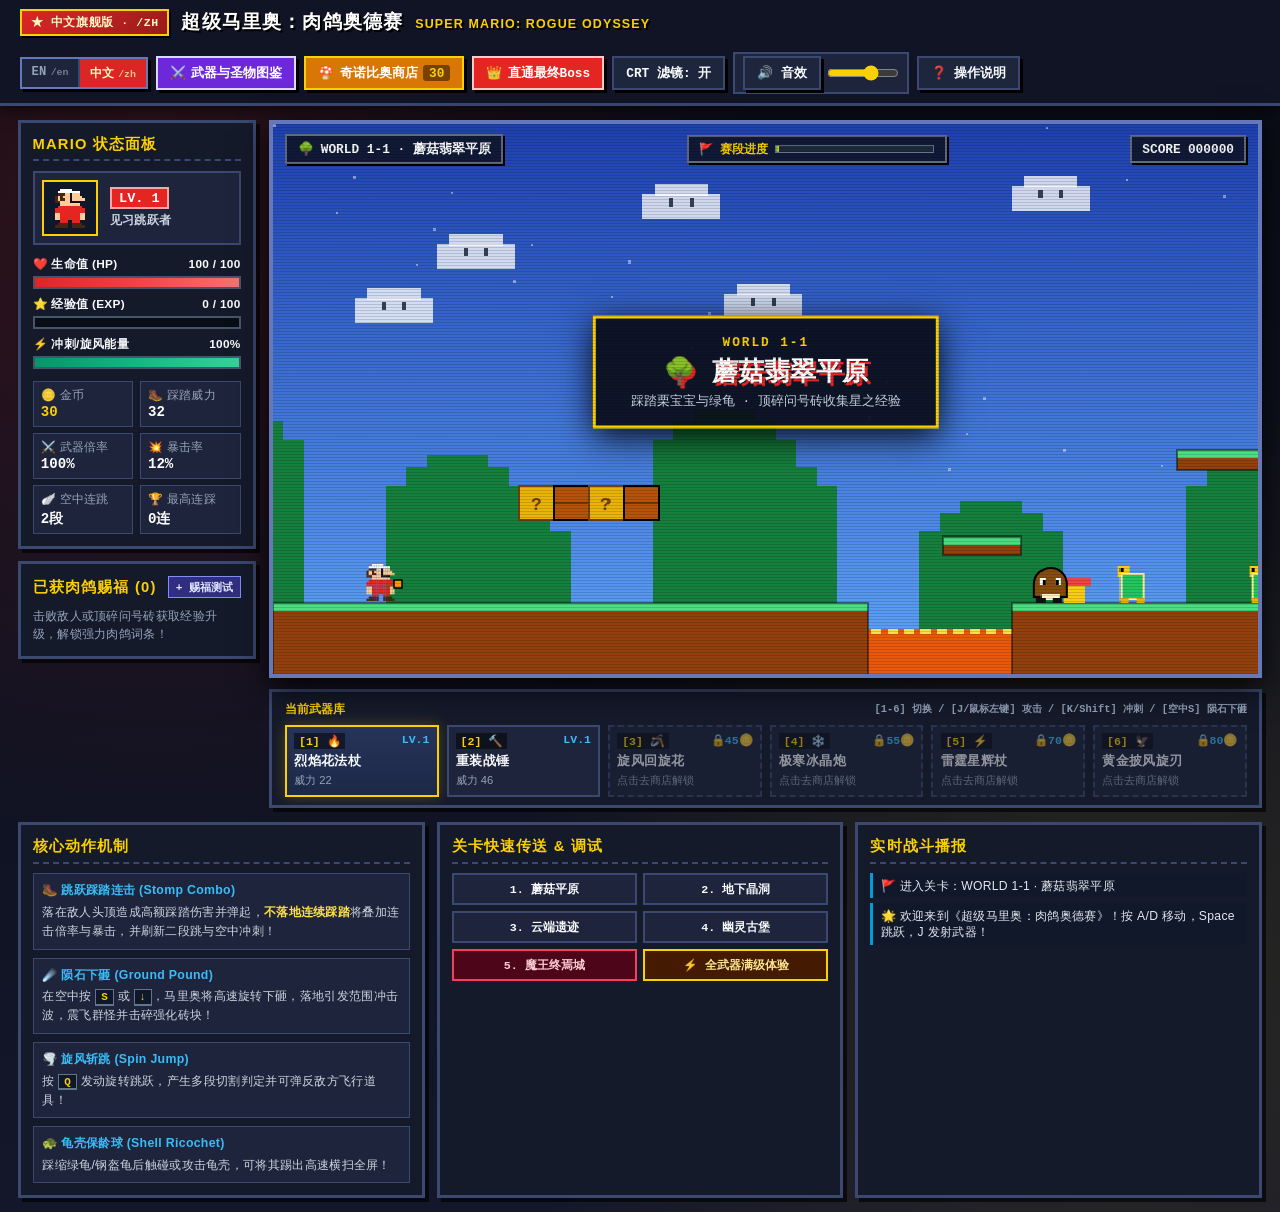
==== zh/index.html @ 2e53eb30 "feat: initial release of Super Mario: Rogue Odyssey with dedicated /en/ & /zh/ routes" ====
<!DOCTYPE html>
<html lang="zh-CN" data-locale="zh">
<head>
  <meta charset="utf-8">
  <meta name="viewport" content="width=device-width, initial-scale=1.0">
  <title>超级马里奥：肉鸽奥德赛 — 中文旗舰版</title>
  <link rel="canonical" href="./">
  <link rel="alternate" hreflang="zh-CN" href="./">
  <link rel="alternate" hreflang="en" href="../en/">
  <link rel="stylesheet" href="../style.css?v=20261120b">
  <link rel="stylesheet" href="../styles/locale-zh.css?v=20261120b">
</head>
<body>
  <header class="top-bar">
    <div class="brand">
      <span class="brand-badge" aria-hidden="true">★ 中文旗舰版 · /ZH</span>
      <h1>
        <span data-i18n="brandTitle">超级马里奥：肉鸽奥德赛</span>
        <span class="sub-en" data-i18n="brandSub">SUPER MARIO: ROGUE ODYSSEY</span>
      </h1>
    </div>

    <nav class="top-actions" data-i18n-aria="topNavAria" aria-label="游戏快捷控制">
      <div class="lang-switch" role="group" data-i18n-aria="langGroupAria" aria-label="语言版本路由切换">
        <a href="../en/" class="lang-btn" data-lang="en" title="切换到英文街机版 (/en/)">EN <small>/en</small></a>
        <a href="../zh/" class="lang-btn active" data-lang="zh" aria-current="page" title="当前为中文旗舰版 (/zh/)">中文 <small>/zh</small></a>
      </div>
      <button type="button" id="btn-armory" class="pixel-btn btn-secondary">
        <span aria-hidden="true">⚔️</span> <span data-i18n="btnArmory">武器与圣物图鉴</span>
      </button>
      <button type="button" id="btn-shop-open" class="pixel-btn btn-gold">
        <span aria-hidden="true">🍄</span> <span data-i18n="btnShop">奇诺比奥商店</span> <span id="shop-coin-badge" class="badge-inline">0</span>
      </button>
      <button type="button" id="btn-boss-warp" class="pixel-btn btn-danger" data-i18n-title="btnBossWarpTitle" title="直接传送至第5关终焉魔王城挑战最终Boss">
        <span aria-hidden="true">👑</span> <span data-i18n="btnBossWarp">直通最终Boss</span>
      </button>
      <button type="button" id="btn-crt-toggle" class="pixel-btn btn-ghost" aria-pressed="true">
        CRT 滤镜: 开
      </button>
      <div class="audio-controls" role="group" data-i18n-aria="audioGroupAria" aria-label="音量控制">
        <button type="button" id="btn-mute" class="pixel-btn btn-ghost" aria-pressed="false">
          🔊 音效
        </button>
        <label for="volume-slider" class="sr-only" data-i18n="volumeLabel">音量调节</label>
        <input type="range" id="volume-slider" min="0" max="100" value="65" data-i18n-aria="volumeAria" aria-label="主音量">
      </div>
      <button type="button" id="btn-help" class="pixel-btn btn-ghost" data-i18n="btnHelp">
        ❓ 操作说明
      </button>
    </nav>
  </header>

  <main class="arcade-layout">
    <!-- Left Sidebar: Character Stats & Active Relics -->
    <aside class="side-panel left-panel" data-i18n-aria="leftPanelAria" aria-label="马里奥角色属性">
      <section class="panel-card">
        <h2 class="panel-title" data-i18n="marioStatusTitle">MARIO 状态面板</h2>
        <div class="hero-profile">
          <canvas id="portrait-canvas" width="64" height="64" aria-hidden="true"></canvas>
          <div class="hero-meta">
            <div class="level-pill">LV. <span id="ui-level">1</span></div>
            <div id="ui-title-rank" class="hero-class">见习跳跃者</div>
            <div id="ui-star-status" class="star-status" data-i18n="starActive" hidden>🌟 无敌彩虹星生效中!</div>
          </div>
        </div>

        <div class="bars-stack">
          <div class="bar-group">
            <div class="bar-label">
              <span data-i18n="labelHp">❤️ 生命值 (HP)</span>
              <span id="ui-hp-text">100 / 100</span>
            </div>
            <div class="pixel-progress hp-bar">
              <div id="ui-hp-fill" class="pixel-progress-fill" style="--fill-pct: 100%;"></div>
            </div>
          </div>

          <div class="bar-group">
            <div class="bar-label">
              <span data-i18n="labelExp">⭐ 经验值 (EXP)</span>
              <span id="ui-xp-text">0 / 100</span>
            </div>
            <div class="pixel-progress xp-bar">
              <div id="ui-xp-fill" class="pixel-progress-fill" style="--fill-pct: 0%;"></div>
            </div>
          </div>

          <div class="bar-group">
            <div class="bar-label">
              <span data-i18n="labelStamina">⚡ 冲刺/旋风能量</span>
              <span id="ui-stamina-text">100%</span>
            </div>
            <div class="pixel-progress stamina-bar">
              <div id="ui-stamina-fill" class="pixel-progress-fill" style="--fill-pct: 100%;"></div>
            </div>
          </div>
        </div>

        <dl class="stat-grid">
          <div class="stat-item">
            <dt data-i18n="statCoins">🪙 金币</dt>
            <dd id="stat-coins" class="gold-text">0</dd>
          </div>
          <div class="stat-item">
            <dt data-i18n="statStomp">🥾 踩踏威力</dt>
            <dd id="stat-stomp">32</dd>
          </div>
          <div class="stat-item">
            <dt data-i18n="statAtk">⚔️ 武器倍率</dt>
            <dd id="stat-atk">100%</dd>
          </div>
          <div class="stat-item">
            <dt data-i18n="statCrit">💥 暴击率</dt>
            <dd id="stat-crit">12%</dd>
          </div>
          <div class="stat-item">
            <dt data-i18n="statJumps">🪽 空中连跳</dt>
            <dd id="stat-jumps">2段</dd>
          </div>
          <div class="stat-item">
            <dt data-i18n="statMaxCombo">🏆 最高连踩</dt>
            <dd id="stat-max-combo">0连</dd>
          </div>
        </dl>
      </section>

      <section class="panel-card relics-card">
        <div class="panel-header-row">
          <h2 class="panel-title"><span data-i18n="activePerksTitle">已获肉鸽赐福</span> (<span id="ui-perk-count">0</span>)</h2>
          <button type="button" id="btn-free-levelup" class="mini-tag-btn" data-i18n="btnFreeLevelUp" data-i18n-title="btnFreeLevelUpTitle" title="立即唤醒一次肉鸽升级三选一">
            + 赐福测试
          </button>
        </div>
        <ul id="ui-active-perks" class="perk-mini-list" data-i18n-aria="activePerksAria" aria-label="当前生效的肉鸽词条列表">
          <li class="empty-hint" data-i18n="emptyPerksHint">击败敌人或顶碎问号砖获取经验升级，解锁强力肉鸽词条！</li>
        </ul>
      </section>
    </aside>

    <!-- Center Stage: Game Canvas & Weapon Dock -->
    <section class="stage-center" data-i18n-aria="stageCenterAria" aria-label="游戏主画面">
      <div id="viewport-wrapper" class="viewport-wrapper crt-enabled">
        <!-- Top Stage HUD Overlay -->
        <div class="canvas-hud-top">
          <div class="stage-info-pill">
            <span id="hud-biome-icon" aria-hidden="true">🌳</span>
            <span id="hud-stage-name">WORLD 1-1 · 蘑菇翡翠平原</span>
          </div>
          <div class="stage-progress-box" data-i18n-title="stageProgressTitle" title="当前关卡探索进度">
            <span class="progress-label" data-i18n="stageProgressLabel">🚩 赛段进度</span>
            <div class="stage-mini-track">
              <div id="hud-stage-progress" class="stage-mini-fill" style="--stage-pct: 0%;"></div>
            </div>
          </div>
          <div class="combo-badge-wrap">
            <div id="hud-combo-badge" class="combo-badge" hidden>
              <span data-i18n="comboPrefix">🔥 空中连踩</span> <span id="hud-combo-num">2</span>x!
            </div>
            <div class="score-pill">SCORE <span id="hud-score">000000</span></div>
          </div>
        </div>

        <!-- Boss Health Bar Overlay -->
        <div id="boss-hud" class="boss-hud" hidden>
          <div class="boss-hud-header">
            <span id="boss-name-label" class="boss-title">👑 阶段一：铁甲魔王·酷霸王 (IRON BOWSER)</span>
            <span id="boss-phase-badge" class="boss-phase-pill">PHASE 1 / 3</span>
          </div>
          <div class="boss-hp-track">
            <div id="boss-hp-fill" class="boss-hp-fill" style="--boss-hp: 100%;"></div>
          </div>
          <div id="boss-attack-hint" class="boss-hint">提示：跳过震地波，踩踏召唤出的绿龟壳踢向酷霸王可造成巨额破甲伤害！</div>
        </div>

        <!-- Main Pixel Art Canvas -->
        <canvas id="game-canvas" width="960" height="540" tabindex="0" data-i18n-aria="canvasAria" aria-label="超级马里奥肉鸽横版动作游戏画布"></canvas>

        <!-- Stage Banner Toast -->
        <div id="stage-banner" class="stage-banner" hidden aria-live="polite">
          <div class="banner-sub" id="banner-sub">WORLD 1-1</div>
          <div class="banner-main" id="banner-main">🌳 蘑菇翡翠平原</div>
          <div class="banner-desc" id="banner-desc">踩踏栗宝宝与绿龟 · 顶碎问号砖收集星之经验</div>
        </div>
      </div>

      <!-- Weapon Hotbar & Action Controls Bar -->
      <div class="weapon-dock" role="toolbar" data-i18n-aria="weaponDockAria" aria-label="武器切换栏">
        <div class="dock-label">
          <span data-i18n="weaponDockTitle">当前武器库</span>
          <small data-i18n="weaponDockHint">[1-6] 切武器 · [J / 左键] 攻击 · [K / Shift] 冲刺 · [空中 S] 陨石下砸</small>
        </div>
        <div id="weapon-slots" class="weapon-slots"></div>
      </div>
    </section>

    <!-- Right Sidebar: Controls & Combat Log -->
    <aside class="side-panel right-panel" data-i18n-aria="rightPanelAria" aria-label="操作指南与战况记录">
      <section class="panel-card">
        <h2 class="panel-title" data-i18n="mechanicsTitle">核心动作机制</h2>
        <ul class="mechanic-list">
          <li>
            <strong data-i18n="mechStompTitle">🥾 跳跃踩踏连击 (Stomp Combo)</strong>
            <p data-i18n-html="mechStompDesc">落在敌人头顶造成高额踩踏伤害并弹起，<strong>不落地连续踩踏</strong>将叠加连击倍率与暴击，并刷新二段跳与空中冲刺！</p>
          </li>
          <li>
            <strong data-i18n="mechPoundTitle">☄️ 陨石下砸 (Ground Pound)</strong>
            <p data-i18n-html="mechPoundDesc">在空中按 <kbd>S</kbd> 或 <kbd>↓</kbd>，马里奥将高速旋转下砸，落地引发范围冲击波，震飞群怪并击碎强化砖块！</p>
          </li>
          <li>
            <strong data-i18n="mechSpinTitle">🌪️ 旋风斩跳 (Spin Jump)</strong>
            <p data-i18n-html="mechSpinDesc">按 <kbd>Q</kbd> 发动旋转跳跃，产生多段切割判定并可弹反敌方飞行道具！</p>
          </li>
          <li>
            <strong data-i18n="mechShellTitle">🐢 龟壳保龄球 (Shell Ricochet)</strong>
            <p data-i18n-html="mechShellDesc">踩缩绿龟/钢盔龟后触碰或攻击龟壳，可将其踢出高速横扫全屏！</p>
          </li>
        </ul>
      </section>

      <section class="panel-card">
        <h2 class="panel-title" data-i18n="stageJumpTitle">关卡快速传送 &amp; 调试</h2>
        <div class="quick-stage-grid">
          <button type="button" class="stage-jump-btn" data-stage="0" data-i18n="stageBtn0">1. 蘑菇平原</button>
          <button type="button" class="stage-jump-btn" data-stage="1" data-i18n="stageBtn1">2. 地下晶洞</button>
          <button type="button" class="stage-jump-btn" data-stage="2" data-i18n="stageBtn2">3. 云端遗迹</button>
          <button type="button" class="stage-jump-btn" data-stage="3" data-i18n="stageBtn3">4. 幽灵古堡</button>
          <button type="button" class="stage-jump-btn boss-btn" data-stage="4" data-i18n="stageBtn4">5. 魔王终焉城</button>
          <button type="button" id="btn-unlock-all-weapons" class="stage-jump-btn gold-btn" data-i18n="btnUnlockAll">⚡ 全武器满级体验</button>
        </div>
      </section>

      <section class="panel-card log-card">
        <h2 class="panel-title" data-i18n="combatLogTitle">实时战斗播报</h2>
        <ul id="combat-log" class="combat-log" aria-live="polite">
          <li id="welcome-log-item" data-i18n="welcomeLog">🌟 欢迎来到《超级马里奥：肉鸽奥德赛》！按 A/D 移动，空格跳跃，J 发射武器！</li>
        </ul>
      </section>
    </aside>
  </main>

  <!-- Native Modal 1: Roguelite Level-Up Blessing Selection -->
  <dialog id="dialog-levelup" aria-labelledby="levelup-title">
    <div class="modal-inner levelup-modal">
      <div class="modal-header">
        <span class="modal-kicker" data-i18n="levelUpKicker">✨ LEVEL UP! 星之力量觉醒 ✨</span>
        <h2 id="levelup-title" data-i18n="levelUpTitle">选择一项肉鸽赐福强化马里奥</h2>
        <p class="modal-subtitle">
          <span data-i18n="levelUpSubtitlePrefix">当前等级提升至 </span><strong>LV.<span id="modal-new-level">2</span></strong><span data-i18n="levelUpSubtitleSuffix"> · 每次选择都将改变你的战斗流派</span>
        </p>
      </div>
      <div id="perk-choices-container" class="perk-cards-grid"></div>
      <div class="modal-footer">
        <button type="button" id="btn-reroll-perks" class="pixel-btn btn-gold">
          <span data-i18n="btnRerollPrefix">🎲 刷新词条 (</span><span id="reroll-cost">15</span><span data-i18n="btnRerollSuffix"> 金币)</span>
        </button>
      </div>
    </div>
  </dialog>

  <!-- Native Modal 2: Toad's Black Market Shop -->
  <dialog id="dialog-shop" closedby="any" aria-labelledby="shop-title">
    <div class="modal-inner shop-modal">
      <div class="modal-header">
        <span class="modal-kicker" data-i18n="shopKicker">🍄 TOAD'S CARAVAN · 奇诺比奥流亡黑市</span>
        <h2 id="shop-title" data-i18n="shopTitle">奇诺比奥神装补给站</h2>
        <p class="modal-subtitle">
          <span data-i18n="shopCoinsPrefix">当前持有金币: </span><strong class="gold-text"><span id="shop-modal-coins">0</span> 🪙</strong><span data-i18n="shopCoinsSuffix"> · 购买新武器、升级锻造或恢复生命</span>
        </p>
      </div>
      <div id="shop-items-grid" class="shop-items-grid"></div>
      <form method="dialog" class="modal-footer">
        <button value="close" class="pixel-btn btn-primary" data-i18n="shopContinue" autofocus>继续冒险 (ESC)</button>
      </form>
    </div>
  </dialog>

  <!-- Native Modal 3: Armory & Relic Compendium -->
  <dialog id="dialog-armory" closedby="any" aria-labelledby="armory-title">
    <div class="modal-inner armory-modal">
      <div class="modal-header">
        <span class="modal-kicker" data-i18n="armoryKicker">📖 COMPENDIUM · 武器与肉鸽圣物全图鉴</span>
        <h2 id="armory-title" data-i18n="armoryTitle">马里奥武器库与赐福图鉴</h2>
      </div>
      <div class="compendium-tabs">
        <h3 class="sub-heading" data-i18n="armoryWeaponsHeading">⚔️ 六大传奇武器系统 (点击可直接切换或解锁体验)</h3>
        <div id="compendium-weapons" class="compendium-grid"></div>
        <h3 class="sub-heading" data-i18n="armoryPerksHeading">🌟 肉鸽核心词条池 (24种流派协同)</h3>
        <div id="compendium-perks" class="compendium-grid perks-catalog"></div>
      </div>
      <form method="dialog" class="modal-footer">
        <button value="close" class="pixel-btn btn-primary" data-i18n="armoryCloseBtn" autofocus>关闭图鉴</button>
      </form>
    </div>
  </dialog>

  <!-- Native Modal 4: Controls & Gameplay Help -->
  <dialog id="dialog-help" closedby="any" aria-labelledby="help-title">
    <div class="modal-inner help-modal">
      <div class="modal-header">
        <span class="modal-kicker" data-i18n="helpKicker">🎮 HOW TO PLAY · 动作指南</span>
        <h2 id="help-title" data-i18n="helpTitle">按键操作与进阶技巧</h2>
      </div>
      <div class="help-grid">
        <div class="help-box">
          <h3 data-i18n="helpMoveHeading">基础移动与跳跃</h3>
          <ul data-i18n-html="helpMoveList">
            <li><kbd>A</kbd> / <kbd>D</kbd> 或 <kbd>←</kbd> / <kbd>→</kbd>：左右奔跑</li>
            <li><kbd>W</kbd> / <kbd>空格</kbd> / <kbd>↑</kbd>：跳跃（支持二段跳）</li>
            <li><kbd>Q</kbd>：旋风切割跳（多段伤害 + 弹反子弹）</li>
            <li>空中按 <kbd>S</kbd> 或 <kbd>↓</kbd>：<strong>陨石重锤下砸 (Ground Pound)</strong></li>
          </ul>
        </div>
        <div class="help-box">
          <h3 data-i18n="helpCombatHeading">武器、冲刺与交互</h3>
          <ul data-i18n-html="helpCombatList">
            <li><kbd>J</kbd> / <kbd>F</kbd> / <strong>鼠标左键</strong>：使用当前主武器攻击</li>
            <li><kbd>K</kbd> / <kbd>Shift</kbd> / <strong>鼠标右键</strong>：无敌幻影冲刺 (Dash)</li>
            <li><kbd>1</kbd> ~ <kbd>6</kbd> 或 <kbd>E</kbd>：实时切换已解锁武器</li>
            <li><kbd>B</kbd>：随时打开奇诺比奥黑市商店</li>
          </ul>
        </div>
      </div>
      <form method="dialog" class="modal-footer">
        <button value="close" class="pixel-btn btn-primary" data-i18n="helpCloseBtn" autofocus>返回游戏</button>
      </form>
    </div>
  </dialog>

  <!-- Native Modal 5: Run Victory / Game Over Summary -->
  <dialog id="dialog-gameover" aria-labelledby="gameover-title">
    <div class="modal-inner gameover-modal">
      <div class="modal-header">
        <span id="gameover-kicker" class="modal-kicker">🏆 VICTORY!</span>
        <h2 id="gameover-title">成功击败终焉魔王酷霸王！</h2>
        <p id="gameover-subtitle" class="modal-subtitle">蘑菇王国重获和平！</p>
      </div>
      <dl class="summary-stats" id="gameover-stats"></dl>
      <form method="dialog" class="modal-footer">
        <button value="revive" id="btn-revive-run" class="pixel-btn btn-gold">🍀 消耗 1-UP 神菇满血复活</button>
        <button value="newrun" id="btn-new-run" class="pixel-btn btn-primary" data-i18n="btnNewRun" autofocus>🔄 开启新一轮肉鸽征程</button>
      </form>
    </div>
  </dialog>

  <script type="module" src="../js/game.js?v=20261120b"></script>
</body>
</html>
---- style.css ----
/* Cross-Document View Transitions between /en/ and /zh/ routes */
@media (prefers-reduced-motion: no-preference) {
  @view-transition {
    navigation: auto;
  }

  ::view-transition-old(root) {
    animation: 0.22s ease-out both routeFadeOut;
  }

  ::view-transition-new(root) {
    animation: 0.26s ease-in both routeFadeIn;
  }
}

@keyframes routeFadeOut {
  from { opacity: 1; transform: scale(1); }
  to { opacity: 0; transform: scale(0.99); }
}

@keyframes routeFadeIn {
  from { opacity: 0; transform: scale(1.01); }
  to { opacity: 1; transform: scale(1); }
}

:root {
  --bg-deep: #0b0e17;
  --bg-panel: #151a2b;
  --bg-card: #1d243b;
  --bg-card-hover: #26304f;
  --border-pixel: #3b4870;
  --border-highlight: #6579b8;
  --mario-red: #e52521;
  --mario-blue: #049cd8;
  --coin-gold: #fbd000;
  --mushroom-green: #43b047;
  --star-purple: #a855f7;
  --text-main: #f8fafc;
  --text-muted: #94a3b8;
  --font-pixel: 'Courier New', 'Monaco', 'Menlo', 'PingFang SC', monospace;
}

* {
  box-sizing: border-box;
  margin: 0;
  padding: 0;
}

body {
  background-color: var(--bg-deep);
  background-image:
    radial-gradient(circle at 15% 20%, rgba(229, 37, 33, 0.12) 0%, transparent 40%),
    radial-gradient(circle at 85% 80%, rgba(4, 156, 216, 0.12) 0%, transparent 40%),
    linear-gradient(180deg, #090c14 0%, #121728 100%);
  color: var(--text-main);
  font-family: var(--font-pixel);
  min-height: 100vh;
  display: flex;
  flex-direction: column;
  overflow-x: hidden;
  user-select: none;
}

.sr-only {
  position: absolute;
  width: 1px;
  height: 1px;
  padding: 0;
  margin: -1px;
  overflow: hidden;
  clip: rect(0, 0, 0, 0);
  white-space: nowrap;
  border: 0;
}

/* Top Header Bar */
.top-bar {
  display: flex;
  align-items: center;
  justify-content: space-between;
  padding: 0.55rem 1.25rem;
  background: #101424;
  border-bottom: 3px solid var(--border-pixel);
  box-shadow: 0 4px 16px rgba(0, 0, 0, 0.6);
  gap: 1rem;
  flex-wrap: wrap;
}

.brand {
  display: flex;
  align-items: center;
  gap: 0.75rem;
}

.brand-badge {
  background: var(--mario-red);
  color: #fff;
  font-weight: 900;
  font-size: 0.72rem;
  padding: 0.25rem 0.55rem;
  border: 2px solid #ff8a80;
  box-shadow: 2px 2px 0 #000;
  letter-spacing: 0.05em;
}

.brand h1 {
  font-size: 1.15rem;
  font-weight: 900;
  letter-spacing: 0.03em;
  color: #fff;
  text-shadow: 2px 2px 0 #000;
}

.brand .sub-en {
  font-size: 0.78rem;
  color: var(--coin-gold);
  margin-left: 0.35rem;
}

.top-actions {
  display: flex;
  align-items: center;
  gap: 0.5rem;
  flex-wrap: wrap;
}

.lang-switch {
  display: inline-flex;
  align-items: stretch;
  background: var(--bg-card);
  border: 2px solid var(--border-highlight);
  box-shadow: 3px 3px 0 #000;
  overflow: hidden;
}

.lang-btn {
  font-family: var(--font-pixel);
  font-size: 0.76rem;
  font-weight: 900;
  padding: 0.36rem 0.6rem;
  background: transparent;
  color: var(--text-muted);
  border: none;
  cursor: pointer;
  text-decoration: none;
  display: inline-flex;
  align-items: baseline;
  gap: 0.28rem;
  transition: background-color 0.12s ease, color 0.12s ease;
}

.lang-btn small {
  font-size: 0.62rem;
  opacity: 0.72;
  font-weight: 700;
}

.lang-btn + .lang-btn {
  border-left: 2px solid var(--border-pixel);
}

.lang-btn:hover:not([aria-current="page"]) {
  color: #fff;
  background: var(--bg-card-hover);
}

.lang-btn.active,
.lang-btn[aria-current="page"] {
  background: var(--mario-blue);
  color: #fff;
}

.audio-controls {
  display: flex;
  align-items: center;
  gap: 0.35rem;
  background: var(--bg-card);
  padding: 0.15rem 0.5rem;
  border: 2px solid var(--border-pixel);
}

#volume-slider {
  width: 72px;
  accent-color: var(--coin-gold);
  cursor: pointer;
}

/* Pixel Buttons */
.pixel-btn {
  font-family: var(--font-pixel);
  font-size: 0.8rem;
  font-weight: 800;
  padding: 0.4rem 0.75rem;
  border: 2px solid #fff;
  background: var(--bg-card);
  color: var(--text-main);
  cursor: pointer;
  box-shadow: 3px 3px 0 #000;
  transition: transform 0.08s ease, background-color 0.12s ease;
  display: inline-flex;
  align-items: center;
  gap: 0.35rem;
}

.pixel-btn:hover {
  transform: translate(-1px, -1px);
  box-shadow: 4px 4px 0 #000;
}

.pixel-btn:active {
  transform: translate(2px, 2px);
  box-shadow: 1px 1px 0 #000;
}

.btn-primary {
  background: var(--mario-blue);
  border-color: #bae6fd;
  color: #fff;
}

.btn-secondary {
  background: #6d28d9;
  border-color: #ddd6fe;
  color: #fff;
}

.btn-gold {
  background: #d97706;
  border-color: var(--coin-gold);
  color: #fff;
}

.btn-danger {
  background: var(--mario-red);
  border-color: #fecaca;
  color: #fff;
}

.btn-ghost {
  background: #1e263d;
  border-color: var(--border-pixel);
}

.badge-inline {
  background: rgba(0, 0, 0, 0.45);
  color: var(--coin-gold);
  padding: 0.05rem 0.35rem;
  border-radius: 3px;
  font-weight: 900;
}

/* Main 3-Column Arcade Layout */
.arcade-layout {
  flex: 1;
  display: grid;
  grid-template-columns: 270px minmax(640px, 1fr) 275px;
  gap: 0.85rem;
  padding: 0.85rem 1.1rem;
  max-width: 1640px;
  width: 100%;
  margin: 0 auto;
  align-items: start;
}

.side-panel {
  display: flex;
  flex-direction: column;
  gap: 0.75rem;
}

.panel-card {
  background: var(--bg-panel);
  border: 3px solid var(--border-pixel);
  box-shadow: 4px 4px 0 rgba(0, 0, 0, 0.65);
  padding: 0.75rem;
}

.panel-header-row {
  display: flex;
  align-items: center;
  justify-content: space-between;
  margin-bottom: 0.55rem;
}

.panel-title {
  font-size: 0.88rem;
  font-weight: 900;
  color: var(--coin-gold);
  text-transform: uppercase;
  letter-spacing: 0.05em;
  border-bottom: 2px dashed var(--border-pixel);
  padding-bottom: 0.35rem;
  margin-bottom: 0.6rem;
}

.panel-header-row .panel-title {
  border-bottom: none;
  padding-bottom: 0;
  margin-bottom: 0;
}

.mini-tag-btn {
  font-family: var(--font-pixel);
  font-size: 0.7rem;
  font-weight: 800;
  background: #312e81;
  color: #e0e7ff;
  border: 1px solid #818cf8;
  padding: 0.15rem 0.4rem;
  cursor: pointer;
}

.mini-tag-btn:hover {
  background: #4338ca;
}

/* Hero Profile & Bars */
.hero-profile {
  display: flex;
  align-items: center;
  gap: 0.75rem;
  margin-bottom: 0.7rem;
  background: var(--bg-card);
  padding: 0.45rem;
  border: 2px solid var(--border-pixel);
}

#portrait-canvas {
  width: 56px;
  height: 56px;
  image-rendering: pixelated;
  background: #0d1322;
  border: 2px solid var(--coin-gold);
  flex-shrink: 0;
}

.hero-meta {
  display: flex;
  flex-direction: column;
  gap: 0.2rem;
}

.level-pill {
  display: inline-block;
  background: var(--mario-red);
  color: #fff;
  font-weight: 900;
  font-size: 0.85rem;
  padding: 0.1rem 0.45rem;
  border: 2px solid #fca5a5;
  width: fit-content;
}

.hero-class {
  font-size: 0.78rem;
  color: #cbd5e1;
  font-weight: 700;
}

.star-status {
  font-size: 0.72rem;
  color: var(--coin-gold);
  font-weight: 900;
  animation: pulseGlow 0.5s infinite alternate;
}

@keyframes pulseGlow {
  from { opacity: 0.7; transform: scale(0.98); }
  to { opacity: 1; transform: scale(1.03); }
}

.bars-stack {
  display: flex;
  flex-direction: column;
  gap: 0.5rem;
  margin-bottom: 0.75rem;
}

.bar-group {
  display: flex;
  flex-direction: column;
  gap: 0.2rem;
}

.bar-label {
  display: flex;
  justify-content: space-between;
  font-size: 0.74rem;
  font-weight: 800;
}

.pixel-progress {
  height: 13px;
  background: #090d16;
  border: 2px solid #475569;
  position: relative;
  overflow: hidden;
}

.pixel-progress-fill {
  height: 100%;
  width: var(--fill-pct, 100%);
  transition: width 0.15s ease-out;
}

.hp-bar .pixel-progress-fill {
  background: linear-gradient(90deg, #dc2626, #ef4444, #f87171);
}

.xp-bar .pixel-progress-fill {
  background: linear-gradient(90deg, #7c3aed, #a855f7, #38bdf8);
}

.stamina-bar .pixel-progress-fill {
  background: linear-gradient(90deg, #059669, #10b981, #34d399);
}

.stat-grid {
  display: grid;
  grid-template-columns: 1fr 1fr;
  gap: 0.4rem;
}

.stat-item {
  background: var(--bg-card);
  border: 1px solid var(--border-pixel);
  padding: 0.35rem 0.45rem;
  display: flex;
  flex-direction: column;
  gap: 0.1rem;
}

.stat-item dt {
  font-size: 0.68rem;
  color: var(--text-muted);
}

.stat-item dd {
  font-size: 0.88rem;
  font-weight: 900;
  color: #fff;
}

.gold-text {
  color: var(--coin-gold) !important;
}

/* Active Perks List */
.perk-mini-list {
  list-style: none;
  display: flex;
  flex-direction: column;
  gap: 0.38rem;
  max-height: 250px;
  overflow-y: auto;
  padding-right: 0.2rem;
}

.perk-mini-item {
  background: var(--bg-card);
  border-left: 4px solid var(--coin-gold);
  padding: 0.35rem 0.5rem;
  font-size: 0.75rem;
  display: flex;
  justify-content: space-between;
  align-items: center;
}

.perk-mini-item .perk-stack {
  background: rgba(251, 208, 0, 0.2);
  color: var(--coin-gold);
  padding: 0.05rem 0.3rem;
  font-weight: 900;
  font-size: 0.7rem;
}

.empty-hint {
  font-size: 0.74rem;
  color: var(--text-muted);
  line-height: 1.4;
}

/* Center Game Viewport */
.stage-center {
  display: flex;
  flex-direction: column;
  gap: 0.65rem;
  min-width: 0;
}

.viewport-wrapper {
  position: relative;
  width: 100%;
  aspect-ratio: 16 / 9;
  background: #000;
  border: 4px solid var(--border-highlight);
  box-shadow: 0 10px 30px rgba(0, 0, 0, 0.85), inset 0 0 20px rgba(0, 0, 0, 0.5);
  overflow: hidden;
}

/* Optional CRT Scanline Effect */
.viewport-wrapper.crt-enabled::after {
  content: "";
  position: absolute;
  inset: 0;
  background: repeating-linear-gradient(
    0deg,
    rgba(0, 0, 0, 0.14) 0px,
    rgba(0, 0, 0, 0.14) 1px,
    transparent 1px,
    transparent 3px
  );
  pointer-events: none;
  z-index: 15;
}

#game-canvas {
  width: 100%;
  height: 100%;
  display: block;
  image-rendering: pixelated;
  image-rendering: crisp-edges;
  outline: none;
}

/* Top HUD Inside Canvas Wrapper */
.canvas-hud-top {
  position: absolute;
  top: 10px;
  left: 12px;
  right: 12px;
  display: flex;
  align-items: center;
  justify-content: space-between;
  gap: 0.75rem;
  pointer-events: none;
  z-index: 10;
}

.stage-info-pill,
.score-pill,
.stage-progress-box {
  background: rgba(13, 18, 32, 0.85);
  border: 2px solid rgba(255, 255, 255, 0.35);
  padding: 0.3rem 0.65rem;
  font-size: 0.8rem;
  font-weight: 900;
  box-shadow: 2px 2px 0 #000;
  display: flex;
  align-items: center;
  gap: 0.45rem;
}

.stage-progress-box {
  flex: 1;
  max-width: 260px;
}

.progress-label {
  font-size: 0.72rem;
  color: var(--coin-gold);
  white-space: nowrap;
}

.stage-mini-track {
  flex: 1;
  height: 8px;
  background: #1e293b;
  border: 1px solid #64748b;
  overflow: hidden;
}

.stage-mini-fill {
  height: 100%;
  width: var(--stage-pct, 0%);
  background: linear-gradient(90deg, #43b047, #fbd000);
  transition: width 0.2s ease;
}

.combo-badge-wrap {
  display: flex;
  align-items: center;
  gap: 0.5rem;
}

.combo-badge {
  background: linear-gradient(90deg, #dc2626, #f59e0b);
  color: #fff;
  padding: 0.3rem 0.65rem;
  border: 2px solid #fef08a;
  font-weight: 900;
  font-size: 0.82rem;
  box-shadow: 2px 2px 0 #000;
  animation: pulseGlow 0.3s infinite alternate;
}

/* Boss HUD */
.boss-hud {
  position: absolute;
  top: 50px;
  left: 50%;
  transform: translateX(-50%);
  width: 78%;
  background: rgba(17, 12, 28, 0.92);
  border: 3px solid #f43f5e;
  padding: 0.45rem 0.85rem;
  z-index: 12;
  pointer-events: none;
  box-shadow: 0 6px 20px rgba(244, 63, 94, 0.4);
}

.boss-hud-header {
  display: flex;
  justify-content: space-between;
  align-items: center;
  margin-bottom: 0.3rem;
}

.boss-title {
  font-weight: 900;
  font-size: 0.88rem;
  color: #fda4af;
  text-shadow: 2px 2px 0 #000;
}

.boss-phase-pill {
  background: #be123c;
  color: #fff;
  font-size: 0.72rem;
  font-weight: 900;
  padding: 0.1rem 0.45rem;
  border: 1px solid #fecdd3;
}

.boss-hp-track {
  height: 14px;
  background: #1f1224;
  border: 2px solid #fda4af;
  overflow: hidden;
}

.boss-hp-fill {
  height: 100%;
  width: var(--boss-hp, 100%);
  background: linear-gradient(90deg, #9f1239, #e11d48, #fb7185, #facc15);
  transition: width 0.12s ease-out;
}

.boss-hint {
  margin-top: 0.25rem;
  font-size: 0.72rem;
  color: #fde047;
  text-align: center;
}

/* Stage Announcement Banner */
.stage-banner {
  position: absolute;
  top: 45%;
  left: 50%;
  transform: translate(-50%, -50%);
  background: rgba(10, 14, 26, 0.92);
  border: 3px solid var(--coin-gold);
  padding: 1rem 2.2rem;
  text-align: center;
  z-index: 14;
  pointer-events: none;
  box-shadow: 0 8px 32px rgba(0, 0, 0, 0.9);
}

.banner-sub {
  font-size: 0.8rem;
  color: var(--coin-gold);
  font-weight: 900;
  letter-spacing: 0.15em;
}

.banner-main {
  font-size: 1.65rem;
  font-weight: 900;
  color: #fff;
  margin: 0.25rem 0;
  text-shadow: 3px 3px 0 var(--mario-red);
}

.banner-desc {
  font-size: 0.8rem;
  color: #cbd5e1;
}

/* Weapon Hotbar Dock */
.weapon-dock {
  background: var(--bg-panel);
  border: 3px solid var(--border-pixel);
  padding: 0.55rem 0.8rem;
  display: flex;
  flex-direction: column;
  gap: 0.45rem;
  box-shadow: 4px 4px 0 rgba(0, 0, 0, 0.65);
}

.dock-label {
  display: flex;
  justify-content: space-between;
  align-items: center;
  font-size: 0.78rem;
  font-weight: 800;
  color: var(--coin-gold);
}

.dock-label small {
  color: var(--text-muted);
  font-weight: 600;
}

.weapon-slots {
  display: grid;
  grid-template-columns: repeat(6, minmax(0, 1fr));
  gap: 0.5rem;
}

.weapon-slot-btn {
  font-family: var(--font-pixel);
  background: var(--bg-card);
  border: 2px solid var(--border-pixel);
  color: var(--text-main);
  padding: 0.4rem 0.45rem;
  cursor: pointer;
  display: flex;
  flex-direction: column;
  align-items: flex-start;
  gap: 0.2rem;
  position: relative;
  min-width: 0;
  overflow: hidden;
  transition: transform 0.1s ease, border-color 0.12s ease;
}

.weapon-slot-btn:hover {
  background: var(--bg-card-hover);
  border-color: #93c5fd;
}

.weapon-slot-btn.active {
  background: #1e3a5f;
  border-color: var(--coin-gold);
  box-shadow: 0 0 12px rgba(251, 208, 0, 0.35);
}

.weapon-slot-btn.locked {
  opacity: 0.55;
  border-style: dashed;
}

.slot-top {
  display: flex;
  justify-content: space-between;
  width: 100%;
  font-size: 0.72rem;
  font-weight: 900;
}

.slot-key {
  background: rgba(0, 0, 0, 0.5);
  color: var(--coin-gold);
  padding: 0.05rem 0.3rem;
}

.slot-lv {
  color: #38bdf8;
}

.slot-name {
  font-size: 0.78rem;
  font-weight: 900;
  white-space: nowrap;
  overflow: hidden;
  text-overflow: ellipsis;
  width: 100%;
  text-align: left;
}

.slot-sub {
  font-size: 0.66rem;
  color: var(--text-muted);
}

/* Right Panel Mechanics & Stage Jump */
.mechanic-list {
  list-style: none;
  display: flex;
  flex-direction: column;
  gap: 0.5rem;
}

.mechanic-list li {
  background: var(--bg-card);
  border: 1px solid var(--border-pixel);
  padding: 0.4rem 0.5rem;
  font-size: 0.73rem;
  line-height: 1.38;
}

.mechanic-list li > strong {
  color: #38bdf8;
  display: block;
  margin-bottom: 0.15rem;
}

.mechanic-list p strong {
  color: #fde047;
  display: inline;
  margin-bottom: 0;
}

.mechanic-list p {
  color: #cbd5e1;
}

kbd {
  background: #0f172a;
  border: 1px solid #64748b;
  border-bottom-width: 2px;
  padding: 0.05rem 0.3rem;
  font-size: 0.68rem;
  color: var(--coin-gold);
  font-weight: 800;
}

.quick-stage-grid {
  display: grid;
  grid-template-columns: 1fr 1fr;
  gap: 0.4rem;
}

.stage-jump-btn {
  font-family: var(--font-pixel);
  font-size: 0.73rem;
  font-weight: 800;
  padding: 0.4rem 0.35rem;
  background: var(--bg-card);
  color: var(--text-main);
  border: 2px solid var(--border-pixel);
  cursor: pointer;
  text-align: center;
}

.stage-jump-btn:hover {
  background: var(--bg-card-hover);
  border-color: var(--coin-gold);
}

.stage-jump-btn.boss-btn {
  background: #4c0519;
  border-color: #f43f5e;
  color: #fecdd3;
}

.stage-jump-btn.gold-btn {
  background: #451a03;
  border-color: var(--coin-gold);
  color: #fde68a;
}

/* Combat Log */
.combat-log {
  list-style: none;
  display: flex;
  flex-direction: column;
  gap: 0.3rem;
  max-height: 175px;
  overflow-y: auto;
  font-size: 0.72rem;
}

.combat-log li {
  background: rgba(15, 23, 42, 0.75);
  border-left: 3px solid var(--mario-blue);
  padding: 0.28rem 0.45rem;
  color: #e2e8f0;
  line-height: 1.35;
}

/* Native <dialog> Modals - Following modern-web-guidance */
dialog {
  margin: auto;
  background: #131829;
  color: var(--text-main);
  border: 4px solid var(--coin-gold);
  box-shadow: 0 20px 60px rgba(0, 0, 0, 0.95);
  max-width: 820px;
  width: 92vw;
  max-height: 88vh;
  padding: 0;
}

dialog[open] {
  display: block;
}

/* MANDATORY per modern-web-guidance dialog rule */
dialog:modal {
  overscroll-behavior: contain;
}

dialog::backdrop {
  background: rgba(5, 8, 17, 0.82);
  backdrop-filter: blur(3px);
  overflow: hidden;
  overscroll-behavior: contain;
}

.modal-inner {
  padding: 1.35rem 1.5rem;
  display: flex;
  flex-direction: column;
  gap: 1.1rem;
}

.modal-header {
  text-align: center;
}

.modal-kicker {
  display: inline-block;
  background: var(--mario-red);
  color: #fff;
  font-size: 0.74rem;
  font-weight: 900;
  padding: 0.2rem 0.65rem;
  border: 2px solid #fca5a5;
  margin-bottom: 0.45rem;
}

.modal-header h2 {
  font-size: 1.45rem;
  font-weight: 900;
  color: var(--coin-gold);
  text-shadow: 2px 2px 0 #000;
}

.modal-subtitle {
  font-size: 0.84rem;
  color: #cbd5e1;
  margin-top: 0.25rem;
}

/* Roguelite Perk Selection Cards */
.perk-cards-grid {
  display: grid;
  grid-template-columns: repeat(3, 1fr);
  gap: 0.85rem;
}

.perk-card-btn {
  font-family: var(--font-pixel);
  background: #1c243d;
  border: 3px solid var(--border-highlight);
  color: var(--text-main);
  padding: 1rem 0.85rem;
  cursor: pointer;
  display: flex;
  flex-direction: column;
  align-items: center;
  text-align: center;
  gap: 0.55rem;
  transition: transform 0.14s ease, border-color 0.14s ease, background-color 0.14s ease;
  box-shadow: 4px 4px 0 #000;
}

.perk-card-btn:hover,
.perk-card-btn:focus-visible {
  transform: translateY(-4px);
  background: #253154;
  border-color: var(--coin-gold);
  outline: none;
}

.perk-card-btn.rarity-legendary {
  border-color: #f59e0b;
  background: linear-gradient(180deg, #2e1f0f 0%, #1c243d 100%);
}

.perk-card-btn.rarity-epic {
  border-color: #a855f7;
  background: linear-gradient(180deg, #27173a 0%, #1c243d 100%);
}

.perk-card-btn.rarity-rare {
  border-color: #38bdf8;
}

.perk-icon {
  font-size: 2.1rem;
  line-height: 1;
}

.perk-rarity-tag {
  font-size: 0.68rem;
  font-weight: 900;
  padding: 0.1rem 0.45rem;
  text-transform: uppercase;
  background: rgba(0, 0, 0, 0.45);
  border: 1px solid currentColor;
}

.perk-title {
  font-size: 0.98rem;
  font-weight: 900;
  color: #fff;
}

.perk-desc {
  font-size: 0.78rem;
  color: #cbd5e1;
  line-height: 1.45;
}

.perk-choose-hint {
  margin-top: auto;
  font-size: 0.74rem;
  font-weight: 900;
  color: var(--coin-gold);
  padding-top: 0.4rem;
}

/* Shop Modal Grid */
.shop-items-grid {
  display: grid;
  grid-template-columns: repeat(3, 1fr);
  gap: 0.75rem;
}

.shop-item-card {
  background: var(--bg-card);
  border: 2px solid var(--border-pixel);
  padding: 0.8rem;
  display: flex;
  flex-direction: column;
  gap: 0.45rem;
  align-items: center;
  text-align: center;
}

.shop-item-icon {
  font-size: 1.75rem;
}

.shop-item-title {
  font-size: 0.88rem;
  font-weight: 900;
  color: #fff;
}

.shop-item-desc {
  font-size: 0.74rem;
  color: var(--text-muted);
  line-height: 1.35;
  flex: 1;
}

/* Compendium Grid */
.sub-heading {
  font-size: 0.92rem;
  color: var(--coin-gold);
  margin: 0.5rem 0;
  border-bottom: 2px solid var(--border-pixel);
  padding-bottom: 0.25rem;
}

.compendium-grid {
  display: grid;
  grid-template-columns: repeat(3, 1fr);
  gap: 0.6rem;
  margin-bottom: 0.85rem;
}

.compendium-grid.perks-catalog {
  max-height: 240px;
  overflow-y: auto;
  padding-right: 0.3rem;
}

.comp-card {
  background: var(--bg-card);
  border: 2px solid var(--border-pixel);
  padding: 0.6rem;
  font-size: 0.75rem;
  display: flex;
  flex-direction: column;
  gap: 0.25rem;
}

.comp-card strong {
  color: #fff;
  font-size: 0.82rem;
}

.comp-card p {
  color: #cbd5e1;
  line-height: 1.35;
}

/* Help Modal */
.help-grid {
  display: grid;
  grid-template-columns: 1fr 1fr;
  gap: 0.85rem;
}

.help-box {
  background: var(--bg-card);
  border: 2px solid var(--border-pixel);
  padding: 0.85rem;
}

.help-box h3 {
  font-size: 0.9rem;
  color: var(--coin-gold);
  margin-bottom: 0.5rem;
}

.help-box ul {
  list-style: none;
  display: flex;
  flex-direction: column;
  gap: 0.4rem;
  font-size: 0.8rem;
}

/* Summary Stats */
.summary-stats {
  display: grid;
  grid-template-columns: repeat(3, 1fr);
  gap: 0.65rem;
}

.summary-stat-box {
  background: var(--bg-card);
  border: 2px solid var(--border-pixel);
  padding: 0.65rem;
  text-align: center;
}

.summary-stat-box dt {
  font-size: 0.74rem;
  color: var(--text-muted);
}

.summary-stat-box dd {
  font-size: 1.2rem;
  font-weight: 900;
  color: var(--coin-gold);
  margin-top: 0.2rem;
}

.modal-footer {
  display: flex;
  justify-content: center;
  gap: 0.75rem;
  margin-top: 0.25rem;
}

@media (max-width: 1280px) {
  .arcade-layout {
    grid-template-columns: 240px 1fr;
  }
  .right-panel {
    grid-column: 1 / -1;
    display: grid;
    grid-template-columns: repeat(3, 1fr);
  }
}

@media (max-width: 900px) {
  .arcade-layout {
    grid-template-columns: 1fr;
  }
  .right-panel {
    grid-template-columns: 1fr;
  }
  .weapon-slots {
    grid-template-columns: repeat(3, 1fr);
  }
  .perk-cards-grid,
  .shop-items-grid,
  .compendium-grid {
    grid-template-columns: 1fr;
  }
}
---- styles/locale-zh.css ----
/* ==========================================================================
   CHINESE EDITION (/zh/) — CJK 黄金排版与街机高密度视觉优化
   针对中文方块字的高信息密度优化侧栏宽度、画布视野、行高与小字清晰度
   ========================================================================== */

:root {
  --font-cjk: 'PingFang SC', 'Hiragino Sans GB', 'Noto Sans SC', 'Microsoft YaHei', sans-serif;
  --font-pixel: 'PingFang SC', 'Hiragino Sans GB', 'Microsoft YaHei', 'Courier New', monospace;
  --locale-accent: #dc2626;
  --locale-gold-glow: rgba(251, 208, 0, 0.22);
}

body {
  background-image:
    radial-gradient(circle at 12% 18%, rgba(229, 37, 33, 0.16) 0%, transparent 42%),
    radial-gradient(circle at 88% 82%, rgba(251, 208, 0, 0.1) 0%, transparent 42%),
    linear-gradient(180deg, #0a0c16 0%, #14172a 100%);
}

/* 中文词汇紧凑，收窄左右边栏为中央 16:9 游戏主画布释放更大视野 */
.arcade-layout {
  grid-template-columns: 254px minmax(690px, 1fr) 260px;
}

/* 国风赤金徽章与清晰中文标题字距 */
.brand-badge {
  background: linear-gradient(135deg, #dc2626 0%, #991b1b 100%);
  border-color: var(--coin-gold);
  color: #fef9c3;
}

.brand h1 {
  font-family: var(--font-cjk);
  font-size: 1.2rem;
  letter-spacing: 0.06em;
}

/* 提升小号汉字清晰度与舒适行高（避免像素等宽字导致的汉字糊边） */
.panel-title {
  font-family: var(--font-cjk);
  font-size: 0.92rem;
  letter-spacing: 0.08em;
}

.hero-class,
.bar-label,
.stat-item dt,
.empty-hint,
.mechanic-list li,
.mechanic-list li p,
.combat-log,
.shop-item-desc,
.perk-desc,
.comp-card p,
.help-box ul,
.modal-subtitle {
  font-family: var(--font-cjk);
  letter-spacing: 0.025em;
}

.mechanic-list li {
  font-size: 0.77rem;
  line-height: 1.56;
  padding: 0.45rem 0.55rem;
}

.stat-item dt {
  font-size: 0.73rem;
}

.empty-hint,
.combat-log {
  font-size: 0.76rem;
  line-height: 1.54;
}

/* 战斗播报区适当加高，便于中文玩家快速扫读连招与战果 */
.combat-log {
  max-height: 205px;
}

/* 武器栏完整展示四至六字中文名，增加微弱金边高亮 */
.slot-name {
  font-family: var(--font-cjk);
  font-size: 0.82rem;
  letter-spacing: 0.03em;
}

.slot-sub {
  font-family: var(--font-cjk);
  font-size: 0.7rem;
}

.weapon-slot-btn.active {
  background: linear-gradient(180deg, #273459 0%, #1c2847 100%);
  box-shadow: 0 0 14px var(--locale-gold-glow);
}

/* 弹窗卡片中文阅读节奏优化 */
.perk-title,
.shop-item-title,
.modal-header h2 {
  font-family: var(--font-cjk);
  letter-spacing: 0.04em;
}

.perk-desc,
.shop-item-desc,
.comp-card p {
  font-size: 0.8rem;
  line-height: 1.58;
}

/* 中文路由选中态采用赤红高亮 */
.lang-btn[aria-current="page"] {
  background: var(--locale-accent);
  color: #fef9c3;
}

@media (max-width: 1280px) {
  .arcade-layout {
    grid-template-columns: 238px 1fr;
  }
}

@media (max-width: 900px) {
  .arcade-layout {
    grid-template-columns: 1fr;
  }
}
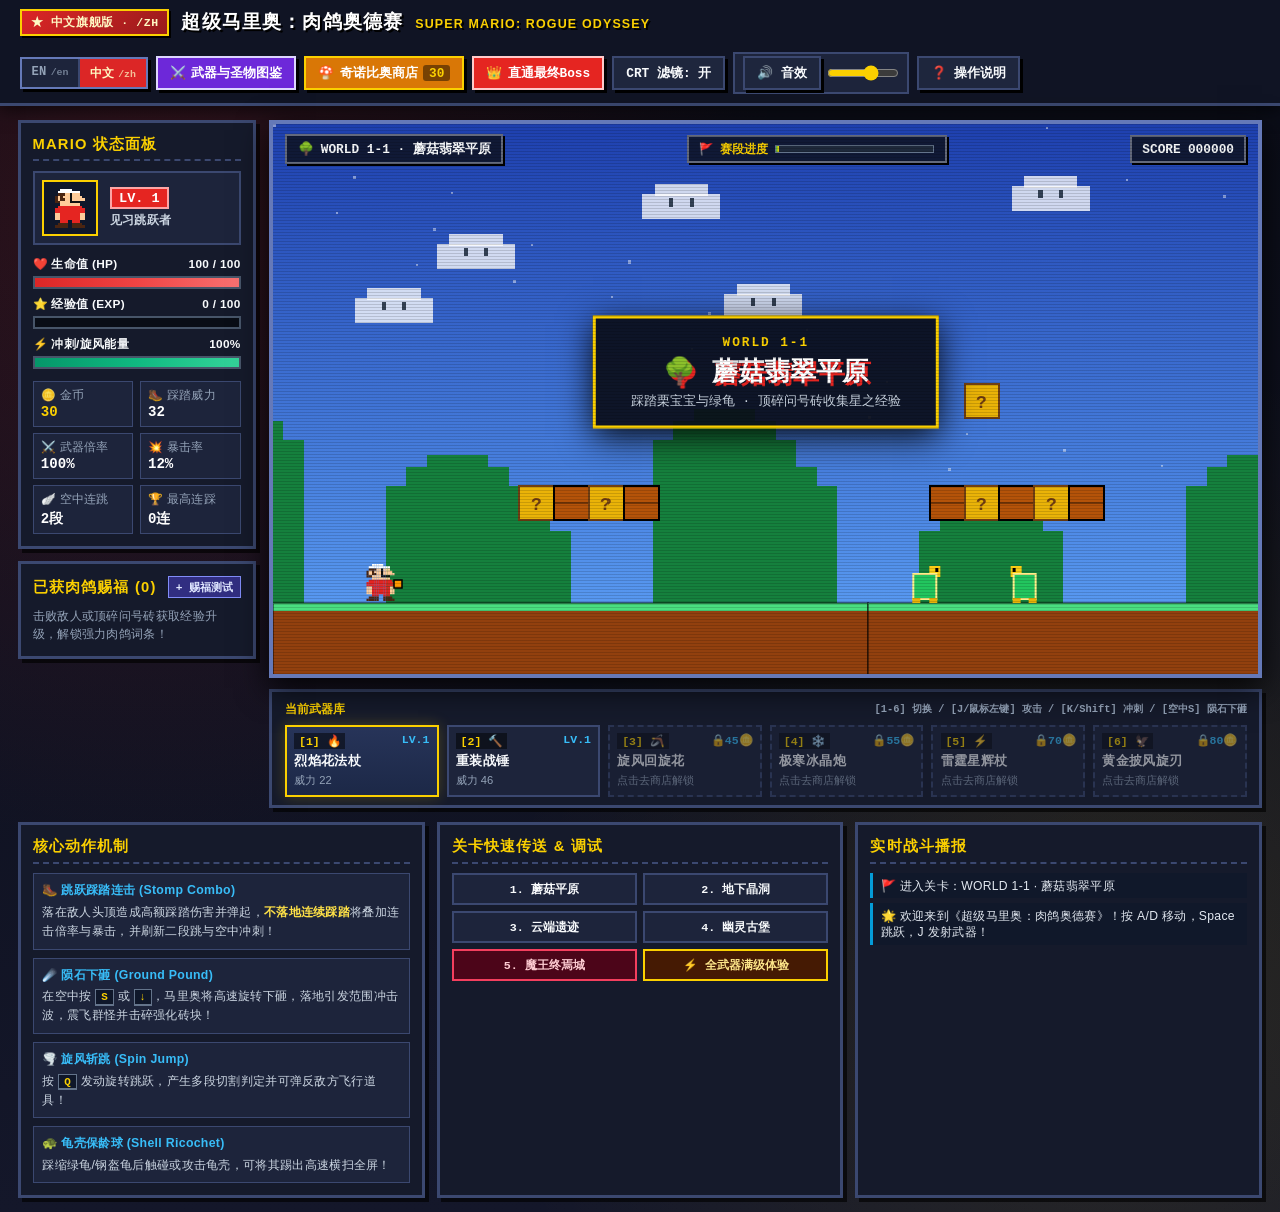
==== commit 23ae94bd: "feat(mobile): add full-screen landscape handheld mode, multi-touch gamepad & PWA support with zero d" ====
--- a/zh/index.html
+++ b/zh/index.html
@@ -2,13 +2,21 @@
 <html lang="zh-CN" data-locale="zh">
 <head>
   <meta charset="utf-8">
-  <meta name="viewport" content="width=device-width, initial-scale=1.0">
+  <meta name="viewport" content="width=device-width, initial-scale=1.0, viewport-fit=cover">
+  <meta name="theme-color" content="#101424">
+  <meta name="apple-mobile-web-app-capable" content="yes">
+  <meta name="apple-mobile-web-app-status-bar-style" content="black-translucent">
+  <meta name="mobile-web-app-capable" content="yes">
   <title>超级马里奥：肉鸽奥德赛 — 中文旗舰版</title>
+  <link rel="manifest" href="../manifest.json">
+  <link rel="icon" type="image/svg+xml" href="../icons/icon.svg">
+  <link rel="apple-touch-icon" href="../icons/icon.svg">
   <link rel="canonical" href="./">
   <link rel="alternate" hreflang="zh-CN" href="./">
   <link rel="alternate" hreflang="en" href="../en/">
-  <link rel="stylesheet" href="../style.css?v=20261120b">
-  <link rel="stylesheet" href="../styles/locale-zh.css?v=20261120b">
+  <link rel="stylesheet" href="../style.css?v=20261121a">
+  <link rel="stylesheet" href="../styles/locale-zh.css?v=20261121a">
+  <link rel="stylesheet" href="../styles/mobile.css?v=20261121a">
 </head>
 <body>
   <header class="top-bar">
@@ -342,6 +350,124 @@
     </div>
   </dialog>
 
-  <script type="module" src="../js/game.js?v=20261120b"></script>
+  <!-- 移动端掌机 HUD、多点触控虚拟手柄、横屏提示与暂停菜单（桌面端完全隐藏） -->
+  <div class="mobile-hud-bar" aria-label="掌机状态栏">
+    <div class="mobile-hud-left">
+      <div class="m-hp-wrap" aria-label="生命值">
+        <span aria-hidden="true">❤️</span>
+        <div class="m-hp-track"><div id="m-hp-fill" class="m-hp-fill" style="--m-hp-pct: 100%;"></div></div>
+        <span id="m-hp-num">100</span>
+      </div>
+      <span id="m-lv-num" class="m-stat-pill">LV.1</span>
+      <span class="m-stat-pill gold-text">🪙 <span id="m-coin-num">30</span></span>
+    </div>
+    <div class="mobile-hud-center">
+      <span id="m-stage-code" class="m-stat-pill m-stage-code">🌳 WORLD 1-1</span>
+      <span id="m-combo-pill" class="m-combo-pill" hidden>🔥 2x</span>
+      <span class="m-stat-pill">★ <span id="m-score-num">000000</span></span>
+    </div>
+    <div class="mobile-hud-right">
+      <button type="button" id="m-btn-shop" class="m-hud-btn gold" aria-label="打开奇诺比奥商店">🍄 商店</button>
+      <button type="button" id="m-btn-menu" class="m-hud-btn" aria-label="打开掌机菜单">☰ 菜单</button>
+      <button type="button" id="m-btn-fullscreen" class="m-hud-btn" aria-label="切换全屏">⛶</button>
+    </div>
+  </div>
+
+  <div class="touch-gamepad" role="group" aria-label="多点触控虚拟手柄">
+    <div id="touch-dpad-zone" class="touch-dpad-zone" aria-label="左右滑动方向键">
+      <div id="touch-btn-left" class="dpad-btn" aria-hidden="true">◀</div>
+      <div id="touch-btn-right" class="dpad-btn" aria-hidden="true">▶</div>
+    </div>
+
+    <div class="touch-action-zone">
+      <button type="button" id="touch-weapon-pill" class="touch-weapon-pill" aria-label="切换当前武器">
+        <span id="touch-weapon-label">🔥 烈焰花法杖 LV.1</span>
+        <span aria-hidden="true">↻</span>
+      </button>
+      <div class="touch-action-grid">
+        <button type="button" id="touch-btn-spin" class="touch-btn touch-btn-spin" aria-label="旋风跳">
+          <span class="t-icon" aria-hidden="true">🌪️</span>
+          <span class="t-label">旋风</span>
+        </button>
+        <button type="button" id="touch-btn-slam" class="touch-btn touch-btn-slam" aria-label="陨石下砸">
+          <span class="t-icon" aria-hidden="true">☄️</span>
+          <span class="t-label">下砸</span>
+        </button>
+        <button type="button" id="touch-btn-dash" class="touch-btn touch-btn-dash" aria-label="无敌冲刺">
+          <span class="t-icon" aria-hidden="true">⚡</span>
+          <span class="t-label">冲刺</span>
+        </button>
+        <button type="button" id="touch-btn-atk" class="touch-btn touch-btn-atk" aria-label="武器攻击">
+          <span class="t-icon" aria-hidden="true">🔥</span>
+          <span class="t-label">攻击</span>
+        </button>
+        <button type="button" id="touch-btn-jump" class="touch-btn touch-btn-jump" aria-label="跳跃">
+          <span class="t-icon" aria-hidden="true">⬆</span>
+          <span class="t-label">跳跃</span>
+        </button>
+      </div>
+    </div>
+  </div>
+
+  <div class="portrait-rotate-gate" role="region" aria-label="横屏游玩提示">
+    <div class="rotate-phone-glyph" aria-hidden="true">📱</div>
+    <h2>请横屏游玩</h2>
+    <p>将手机横置即可开启 16:9 全屏掌机视野与多点触控虚拟手柄。</p>
+    <button type="button" id="btn-play-portrait" class="pixel-btn btn-primary">继续竖屏游玩</button>
+  </div>
+
+  <dialog id="dialog-mobile-menu" closedby="any" aria-labelledby="mobile-menu-title">
+    <div class="modal-inner">
+      <div class="modal-header">
+        <span class="modal-kicker">🎮 掌机暂停菜单 · /ZH</span>
+        <h2 id="mobile-menu-title">角色状态与快捷操作</h2>
+      </div>
+      <div class="mobile-menu-stats">
+        <div class="mobile-menu-stat"><span>等级</span><strong id="m-stat-lv">LV.1</strong></div>
+        <div class="mobile-menu-stat"><span>生命</span><strong id="m-stat-hp">100/100</strong></div>
+        <div class="mobile-menu-stat"><span>金币</span><strong id="m-stat-coins" class="gold-text">30 🪙</strong></div>
+        <div class="mobile-menu-stat"><span>踩踏</span><strong id="m-stat-stomp">32</strong></div>
+        <div class="mobile-menu-stat"><span>武器</span><strong id="m-stat-atk">100%</strong></div>
+        <div class="mobile-menu-stat"><span>赐福</span><strong id="m-stat-perks">0</strong></div>
+      </div>
+      <div class="mobile-menu-section">
+        <h3>语言版本路由与设置</h3>
+        <div style="display: flex; flex-wrap: wrap; gap: 0.45rem; align-items: center;">
+          <div class="lang-switch" role="group" aria-label="语言版本路由切换">
+            <a href="../en/" class="lang-btn" data-lang="en">EN <small>/en</small></a>
+            <a href="../zh/" class="lang-btn active" data-lang="zh" aria-current="page">中文 <small>/zh</small></a>
+          </div>
+          <button type="button" id="m-menu-mute" class="pixel-btn btn-ghost">🔊 音效</button>
+          <button type="button" id="m-menu-crt" class="pixel-btn btn-ghost">CRT 滤镜: 开</button>
+        </div>
+      </div>
+      <div class="mobile-menu-section">
+        <h3>肉鸽功能与商店</h3>
+        <div class="mobile-menu-grid">
+          <button type="button" id="m-menu-shop" class="pixel-btn btn-gold">🍄 奇诺比奥商店</button>
+          <button type="button" id="m-menu-armory" class="pixel-btn btn-secondary">⚔️ 武器与圣物图鉴</button>
+          <button type="button" id="m-menu-levelup" class="pixel-btn btn-primary">✨ 赐福三选一测试</button>
+          <button type="button" id="m-menu-unlock" class="pixel-btn btn-gold">⚡ 全武器满级体验</button>
+          <button type="button" id="m-menu-boss" class="pixel-btn btn-danger">👑 直通最终Boss</button>
+          <button type="button" id="m-menu-help" class="pixel-btn btn-ghost">❓ 操作说明</button>
+        </div>
+      </div>
+      <div class="mobile-menu-section">
+        <h3>关卡快速传送</h3>
+        <div class="quick-stage-grid">
+          <button type="button" class="stage-jump-btn m-stage-btn" data-stage="0">1. 蘑菇平原</button>
+          <button type="button" class="stage-jump-btn m-stage-btn" data-stage="1">2. 地下晶洞</button>
+          <button type="button" class="stage-jump-btn m-stage-btn" data-stage="2">3. 云端遗迹</button>
+          <button type="button" class="stage-jump-btn m-stage-btn" data-stage="3">4. 幽灵古堡</button>
+          <button type="button" class="stage-jump-btn boss-btn m-stage-btn" data-stage="4" style="grid-column: 1 / -1;">5. 酷霸王终焉熔岩魔城</button>
+        </div>
+      </div>
+      <form method="dialog" class="modal-footer">
+        <button value="close" class="pixel-btn btn-primary" autofocus>▶ 继续游戏</button>
+      </form>
+    </div>
+  </dialog>
+
+  <script type="module" src="../js/game.js?v=20261121a"></script>
 </body>
 </html>
--- a/styles/mobile.css
+++ b/styles/mobile.css
@@ -0,0 +1,588 @@
+/* ==========================================================================
+   MOBILE HANDHELD CONSOLE LAYER (iOS Safari / Mobile Chrome / Mobile Edge)
+   STRICTLY SCOPED to coarse-pointer touch devices — ZERO effect on desktop!
+   ========================================================================== */
+
+/* Completely invisible & inert on Desktop fine-pointer displays */
+.mobile-hud-bar,
+.touch-gamepad,
+.portrait-rotate-gate {
+  display: none;
+}
+
+/* Native Mobile Menu Dialog (only triggered from mobile HUD) */
+dialog#dialog-mobile-menu {
+  max-width: 560px;
+  width: min(94dvw, 560px);
+  max-height: 86dvh;
+  overflow-y: auto;
+}
+
+.mobile-menu-grid {
+  display: grid;
+  grid-template-columns: repeat(2, 1fr);
+  gap: 0.5rem;
+}
+
+.mobile-menu-section {
+  display: flex;
+  flex-direction: column;
+  gap: 0.45rem;
+}
+
+.mobile-menu-section h3 {
+  font-size: 0.78rem;
+  color: var(--coin-gold);
+  border-bottom: 1px dashed var(--border-pixel);
+  padding-bottom: 0.25rem;
+}
+
+.mobile-menu-stats {
+  display: grid;
+  grid-template-columns: repeat(3, 1fr);
+  gap: 0.4rem;
+}
+
+.mobile-menu-stat {
+  background: var(--bg-card);
+  border: 1px solid var(--border-pixel);
+  padding: 0.35rem 0.45rem;
+  text-align: center;
+}
+
+.mobile-menu-stat span {
+  display: block;
+  font-size: 0.65rem;
+  color: var(--text-muted);
+}
+
+.mobile-menu-stat strong {
+  font-size: 0.85rem;
+  color: #fff;
+}
+
+/* ==========================================================================
+   ACTIVATE FULL-SCREEN HANDHELD CONSOLE MODE ONLY ON TOUCH DEVICES
+   (Desktop browsers with mouse/trackpad remain 100% untouched!)
+   ========================================================================== */
+@media (pointer: coarse) and (max-width: 1180px),
+       (hover: none) and (max-width: 1180px) {
+  html,
+  body {
+    height: 100dvh;
+    width: 100dvw;
+    overflow: hidden;
+    background: #060912;
+    overscroll-behavior: none;
+    -webkit-user-select: none;
+    user-select: none;
+    -webkit-touch-callout: none;
+  }
+
+  /* Hide desktop chrome & sidebars to give 100% screen space to handheld view */
+  .top-bar,
+  .left-panel,
+  .right-panel,
+  .weapon-dock {
+    display: none !important;
+  }
+
+  .arcade-layout {
+    display: flex;
+    flex-direction: column;
+    padding: 0;
+    margin: 0;
+    max-width: none;
+    width: 100dvw;
+    height: 100dvh;
+    gap: 0;
+  }
+
+  .stage-center {
+    position: relative;
+    flex: 1;
+    width: 100%;
+    height: 100%;
+    gap: 0;
+    display: flex;
+    align-items: center;
+    justify-content: center;
+    background: #060912;
+  }
+
+  .viewport-wrapper {
+    position: relative;
+    width: 100%;
+    height: 100%;
+    max-width: 100dvw;
+    max-height: 100dvh;
+    aspect-ratio: auto;
+    border: none;
+    box-shadow: none;
+    display: flex;
+    align-items: center;
+    justify-content: center;
+    background: #060912;
+  }
+
+  /* Preserve crisp 16:9 canvas aspect ratio centered in any phone screen */
+  #game-canvas {
+    width: min(100dvw, calc(100dvh * 16 / 9));
+    height: min(100dvh, calc(100dvw * 9 / 16));
+    touch-action: none;
+  }
+
+  /* Hide desktop canvas top HUD pills (replaced by compact mobile HUD bar) */
+  .canvas-hud-top {
+    display: none;
+  }
+
+  /* Boss HUD sits neatly right below the compact mobile HUD bar */
+  .boss-hud {
+    top: calc(env(safe-area-inset-top, 0px) + 42px);
+    width: min(74%, 520px);
+    padding: 0.3rem 0.65rem;
+  }
+
+  .boss-title {
+    font-size: 0.72rem;
+  }
+
+  .boss-hint {
+    display: none;
+  }
+
+  .stage-banner {
+    padding: 0.65rem 1.25rem;
+  }
+
+  .banner-main {
+    font-size: 1.2rem;
+  }
+
+  .banner-desc {
+    font-size: 0.72rem;
+  }
+
+  /* ------------------------------------------------------------------------
+     COMPACT TRANSLUCENT MOBILE HUD STRIP (TOP SAFE AREA)
+     ------------------------------------------------------------------------ */
+  .mobile-hud-bar {
+    display: flex;
+    align-items: center;
+    justify-content: space-between;
+    gap: 0.5rem;
+    position: fixed;
+    top: 0;
+    left: 0;
+    right: 0;
+    z-index: 30;
+    padding:
+      max(6px, env(safe-area-inset-top, 6px))
+      max(10px, env(safe-area-inset-right, 10px))
+      6px
+      max(10px, env(safe-area-inset-left, 10px));
+    background: linear-gradient(180deg, rgba(8, 12, 24, 0.88) 0%, rgba(8, 12, 24, 0.38) 85%, transparent 100%);
+    pointer-events: none;
+  }
+
+  .mobile-hud-left,
+  .mobile-hud-center,
+  .mobile-hud-right {
+    display: flex;
+    align-items: center;
+    gap: 0.4rem;
+    pointer-events: auto;
+  }
+
+  .m-stat-pill {
+    display: inline-flex;
+    align-items: center;
+    gap: 0.3rem;
+    background: rgba(15, 23, 42, 0.82);
+    border: 1.5px solid rgba(148, 163, 184, 0.45);
+    padding: 0.18rem 0.45rem;
+    font-size: 0.72rem;
+    font-weight: 800;
+    color: #fff;
+    white-space: nowrap;
+  }
+
+  .m-hp-wrap {
+    display: inline-flex;
+    align-items: center;
+    gap: 0.3rem;
+    background: rgba(15, 23, 42, 0.85);
+    border: 1.5px solid rgba(248, 113, 113, 0.65);
+    padding: 0.16rem 0.45rem;
+    font-size: 0.7rem;
+    font-weight: 900;
+  }
+
+  .m-hp-track {
+    width: 66px;
+    height: 8px;
+    background: #1e293b;
+    border: 1px solid #475569;
+    overflow: hidden;
+  }
+
+  .m-hp-fill {
+    height: 100%;
+    width: var(--m-hp-pct, 100%);
+    background: linear-gradient(90deg, #dc2626, #f87171);
+    transition: width 0.15s ease-out;
+  }
+
+  .m-combo-pill {
+    background: linear-gradient(90deg, #dc2626, #f59e0b);
+    border: 1.5px solid #fef08a;
+    padding: 0.16rem 0.45rem;
+    font-size: 0.72rem;
+    font-weight: 900;
+    color: #fff;
+  }
+
+  .m-hud-btn {
+    min-inline-size: 40px;
+    min-block-size: 34px;
+    padding: 0.22rem 0.55rem;
+    font-family: var(--font-pixel);
+    font-size: 0.72rem;
+    font-weight: 900;
+    color: #fff;
+    background: rgba(21, 26, 43, 0.88);
+    border: 2px solid var(--border-highlight);
+    box-shadow: 2px 2px 0 #000;
+    display: inline-flex;
+    align-items: center;
+    justify-content: center;
+    gap: 0.25rem;
+    cursor: pointer;
+    touch-action: manipulation;
+  }
+
+  .m-hud-btn.gold {
+    background: rgba(180, 83, 9, 0.9);
+    border-color: var(--coin-gold);
+  }
+
+  .m-hud-btn:active {
+    transform: scale(0.94);
+  }
+
+  /* ------------------------------------------------------------------------
+     MULTI-TOUCH VIRTUAL GAMEPAD OVERLAY (LANDSCAPE HANDHELD)
+     Scoped touch-action: none strictly to gamepad so dialogs stay scrollable
+     ------------------------------------------------------------------------ */
+  .touch-gamepad {
+    display: flex;
+    justify-content: space-between;
+    align-items: flex-end;
+    position: fixed;
+    left: 0;
+    right: 0;
+    bottom: 0;
+    z-index: 32;
+    padding:
+      0
+      max(14px, env(safe-area-inset-right, 14px))
+      max(12px, env(safe-area-inset-bottom, 12px))
+      max(14px, env(safe-area-inset-left, 14px));
+    pointer-events: none;
+    touch-action: none;
+  }
+
+  /* Left Thumb Sliding D-Pad */
+  .touch-dpad-zone {
+    pointer-events: auto;
+    touch-action: none;
+    display: flex;
+    align-items: center;
+    gap: 10px;
+    padding: 8px;
+    border-radius: 999px;
+    background: rgba(15, 23, 42, 0.42);
+    border: 2px solid rgba(148, 163, 184, 0.32);
+    backdrop-filter: blur(4px);
+    -webkit-backdrop-filter: blur(4px);
+  }
+
+  .dpad-btn {
+    min-inline-size: 64px;
+    min-block-size: 64px;
+    border-radius: 50%;
+    background: rgba(30, 41, 59, 0.72);
+    border: 2px solid rgba(203, 213, 225, 0.55);
+    color: #f8fafc;
+    font-size: 1.45rem;
+    font-weight: 900;
+    display: flex;
+    align-items: center;
+    justify-content: center;
+    pointer-events: none; /* Handled continuously by parent sliding zone */
+    transition: transform 0.06s ease, background-color 0.06s ease, border-color 0.06s ease;
+  }
+
+  .dpad-btn.is-pressed {
+    background: rgba(4, 156, 216, 0.85);
+    border-color: #7dd3fc;
+    transform: scale(0.93);
+    box-shadow: 0 0 16px rgba(56, 189, 248, 0.65);
+  }
+
+  /* Right Thumb Ergonomic Action Cluster + Quick Weapon Switcher */
+  .touch-action-zone {
+    pointer-events: none;
+    display: flex;
+    flex-direction: column;
+    align-items: flex-end;
+    gap: 10px;
+  }
+
+  .touch-weapon-pill {
+    pointer-events: auto;
+    touch-action: none;
+    min-block-size: 38px;
+    padding: 0.25rem 0.65rem;
+    border-radius: 999px;
+    background: rgba(15, 23, 42, 0.78);
+    border: 2px solid var(--coin-gold);
+    color: #fff;
+    font-family: var(--font-pixel);
+    font-size: 0.72rem;
+    font-weight: 900;
+    display: inline-flex;
+    align-items: center;
+    gap: 0.35rem;
+    box-shadow: 0 4px 12px rgba(0, 0, 0, 0.55);
+  }
+
+  .touch-weapon-pill:active {
+    transform: scale(0.94);
+    background: rgba(30, 58, 95, 0.92);
+  }
+
+  .touch-action-grid {
+    display: grid;
+    grid-template-columns: repeat(3, auto);
+    grid-template-rows: auto auto;
+    gap: 10px;
+    align-items: end;
+    justify-items: center;
+  }
+
+  .touch-btn {
+    pointer-events: auto;
+    touch-action: none;
+    border-radius: 50%;
+    font-family: var(--font-pixel);
+    font-weight: 900;
+    color: #fff;
+    display: flex;
+    flex-direction: column;
+    align-items: center;
+    justify-content: center;
+    line-height: 1.05;
+    box-shadow: 0 4px 14px rgba(0, 0, 0, 0.55);
+    backdrop-filter: blur(4px);
+    -webkit-backdrop-filter: blur(4px);
+    transition: transform 0.06s ease, filter 0.08s ease, box-shadow 0.08s ease;
+  }
+
+  .touch-btn .t-icon {
+    font-size: 1.05rem;
+  }
+
+  .touch-btn .t-label {
+    font-size: 0.58rem;
+    letter-spacing: 0.04em;
+    opacity: 0.92;
+  }
+
+  .touch-btn.is-pressed,
+  .touch-btn:active {
+    transform: scale(0.9);
+    filter: brightness(1.22);
+  }
+
+  /* Secondary Arc Row: Spin / Slam / Dash */
+  .touch-btn-spin {
+    min-inline-size: 48px;
+    min-block-size: 48px;
+    background: rgba(14, 116, 144, 0.72);
+    border: 2px solid #67e8f9;
+  }
+
+  .touch-btn-slam {
+    min-inline-size: 48px;
+    min-block-size: 48px;
+    background: rgba(180, 83, 9, 0.65);
+    border: 2px solid rgba(251, 191, 36, 0.65);
+    opacity: 0.72;
+  }
+
+  .touch-btn-slam.is-airborne {
+    opacity: 1;
+    background: rgba(234, 88, 12, 0.9);
+    border-color: #fde047;
+    box-shadow: 0 0 16px rgba(251, 146, 60, 0.75);
+  }
+
+  .touch-btn-dash {
+    min-inline-size: 48px;
+    min-block-size: 48px;
+    background: rgba(109, 40, 217, 0.75);
+    border: 2px solid #c4b5fd;
+  }
+
+  /* Primary Bottom Row: Attack + Large Jump */
+  .touch-btn-atk {
+    grid-column: 1 / 3;
+    justify-self: end;
+    min-inline-size: 62px;
+    min-block-size: 62px;
+    background: rgba(220, 38, 38, 0.8);
+    border: 2.5px solid #fca5a5;
+  }
+
+  .touch-btn-jump {
+    grid-column: 3;
+    min-inline-size: 68px;
+    min-block-size: 68px;
+    background: rgba(22, 163, 74, 0.82);
+    border: 2.5px solid #86efac;
+  }
+
+  /* ------------------------------------------------------------------------
+     PORTRAIT ROTATE PROMPT OVERLAY (DISMISSIBLE FOR PORTRAIT-LOCKED USERS)
+     ------------------------------------------------------------------------ */
+  @media (orientation: portrait) {
+    body:not(.allow-portrait-play) .portrait-rotate-gate {
+      display: flex;
+      flex-direction: column;
+      align-items: center;
+      justify-content: center;
+      gap: 1rem;
+      position: fixed;
+      inset: 0;
+      z-index: 60;
+      padding: 2rem;
+      text-align: center;
+      background: rgba(8, 11, 20, 0.94);
+      backdrop-filter: blur(8px);
+      -webkit-backdrop-filter: blur(8px);
+    }
+
+    .rotate-phone-glyph {
+      font-size: 3.2rem;
+      line-height: 1;
+    }
+
+    @media (prefers-reduced-motion: no-preference) {
+      .rotate-phone-glyph {
+        animation: rotatePhoneHint 2.2s ease-in-out infinite;
+      }
+    }
+
+    @keyframes rotatePhoneHint {
+      0%, 15% { transform: rotate(0deg); }
+      45%, 75% { transform: rotate(-90deg); }
+      100% { transform: rotate(0deg); }
+    }
+
+    .portrait-rotate-gate h2 {
+      font-size: 1.25rem;
+      color: var(--coin-gold);
+    }
+
+    .portrait-rotate-gate p {
+      font-size: 0.88rem;
+      color: #cbd5e1;
+      max-width: 30ch;
+      line-height: 1.5;
+    }
+
+    /* When user chooses "Play in Portrait Anyway": stack canvas cleanly under top bar + controls below! */
+    body.allow-portrait-play .stage-center {
+      align-items: flex-start;
+      justify-content: flex-start;
+      padding-top: calc(env(safe-area-inset-top, 0px) + 54px);
+    }
+
+    body.allow-portrait-play .viewport-wrapper {
+      height: auto;
+      align-items: flex-start;
+    }
+
+    body.allow-portrait-play #game-canvas {
+      width: 100dvw;
+      height: calc(100dvw * 9 / 16);
+    }
+
+    body.allow-portrait-play .touch-gamepad {
+      padding-bottom: max(28px, env(safe-area-inset-bottom, 28px));
+    }
+
+    body.allow-portrait-play .mobile-hud-bar {
+      gap: 0.25rem;
+      padding-inline: 8px;
+    }
+
+    body.allow-portrait-play .m-hp-track {
+      width: 36px;
+    }
+
+    body.allow-portrait-play .m-stage-code,
+    body.allow-portrait-play .mobile-hud-center,
+    body.allow-portrait-play #m-btn-fullscreen {
+      display: none;
+    }
+
+    body.allow-portrait-play .m-hud-btn {
+      padding: 0.2rem 0.45rem;
+      font-size: 0.68rem;
+      min-inline-size: 36px;
+    }
+  }
+
+  /* Compact phones in landscape (< 430px height): tighten vertical footprint */
+  @media (orientation: landscape) and (max-height: 430px) {
+    .dpad-btn {
+      min-inline-size: 56px;
+      min-block-size: 56px;
+    }
+    .touch-btn-jump {
+      min-inline-size: 62px;
+      min-block-size: 62px;
+    }
+    .touch-btn-atk {
+      min-inline-size: 56px;
+      min-block-size: 56px;
+    }
+    .touch-btn-spin,
+    .touch-btn-slam,
+    .touch-btn-dash {
+      min-inline-size: 44px;
+      min-block-size: 44px;
+    }
+  }
+
+  /* Keep native modals comfortably scrollable on small mobile screens */
+  dialog {
+    width: min(94dvw, 760px);
+    max-height: 88dvh;
+    overflow-y: auto;
+  }
+
+  .modal-inner {
+    padding: 0.95rem 1rem;
+    gap: 0.75rem;
+  }
+
+  .perk-cards-grid,
+  .shop-items-grid,
+  .compendium-grid {
+    grid-template-columns: repeat(auto-fit, minmax(210px, 1fr));
+  }
+}
